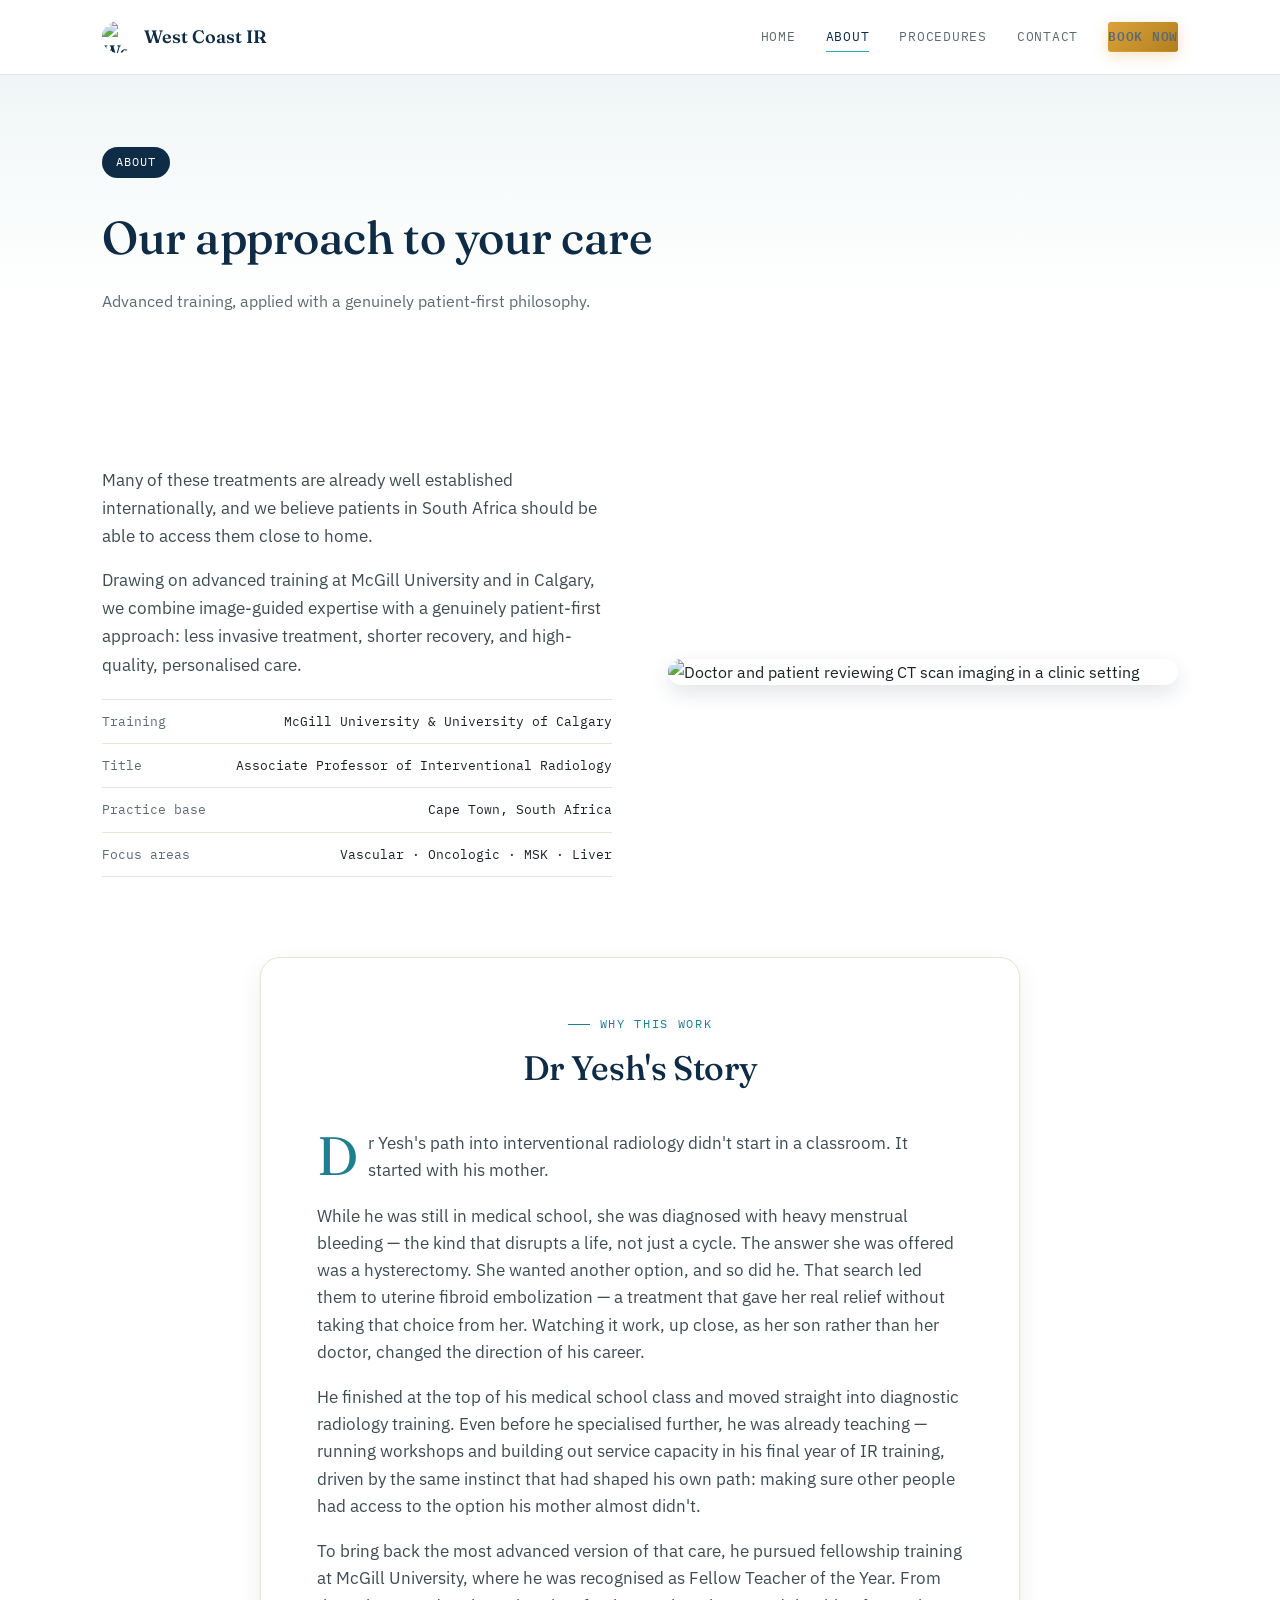
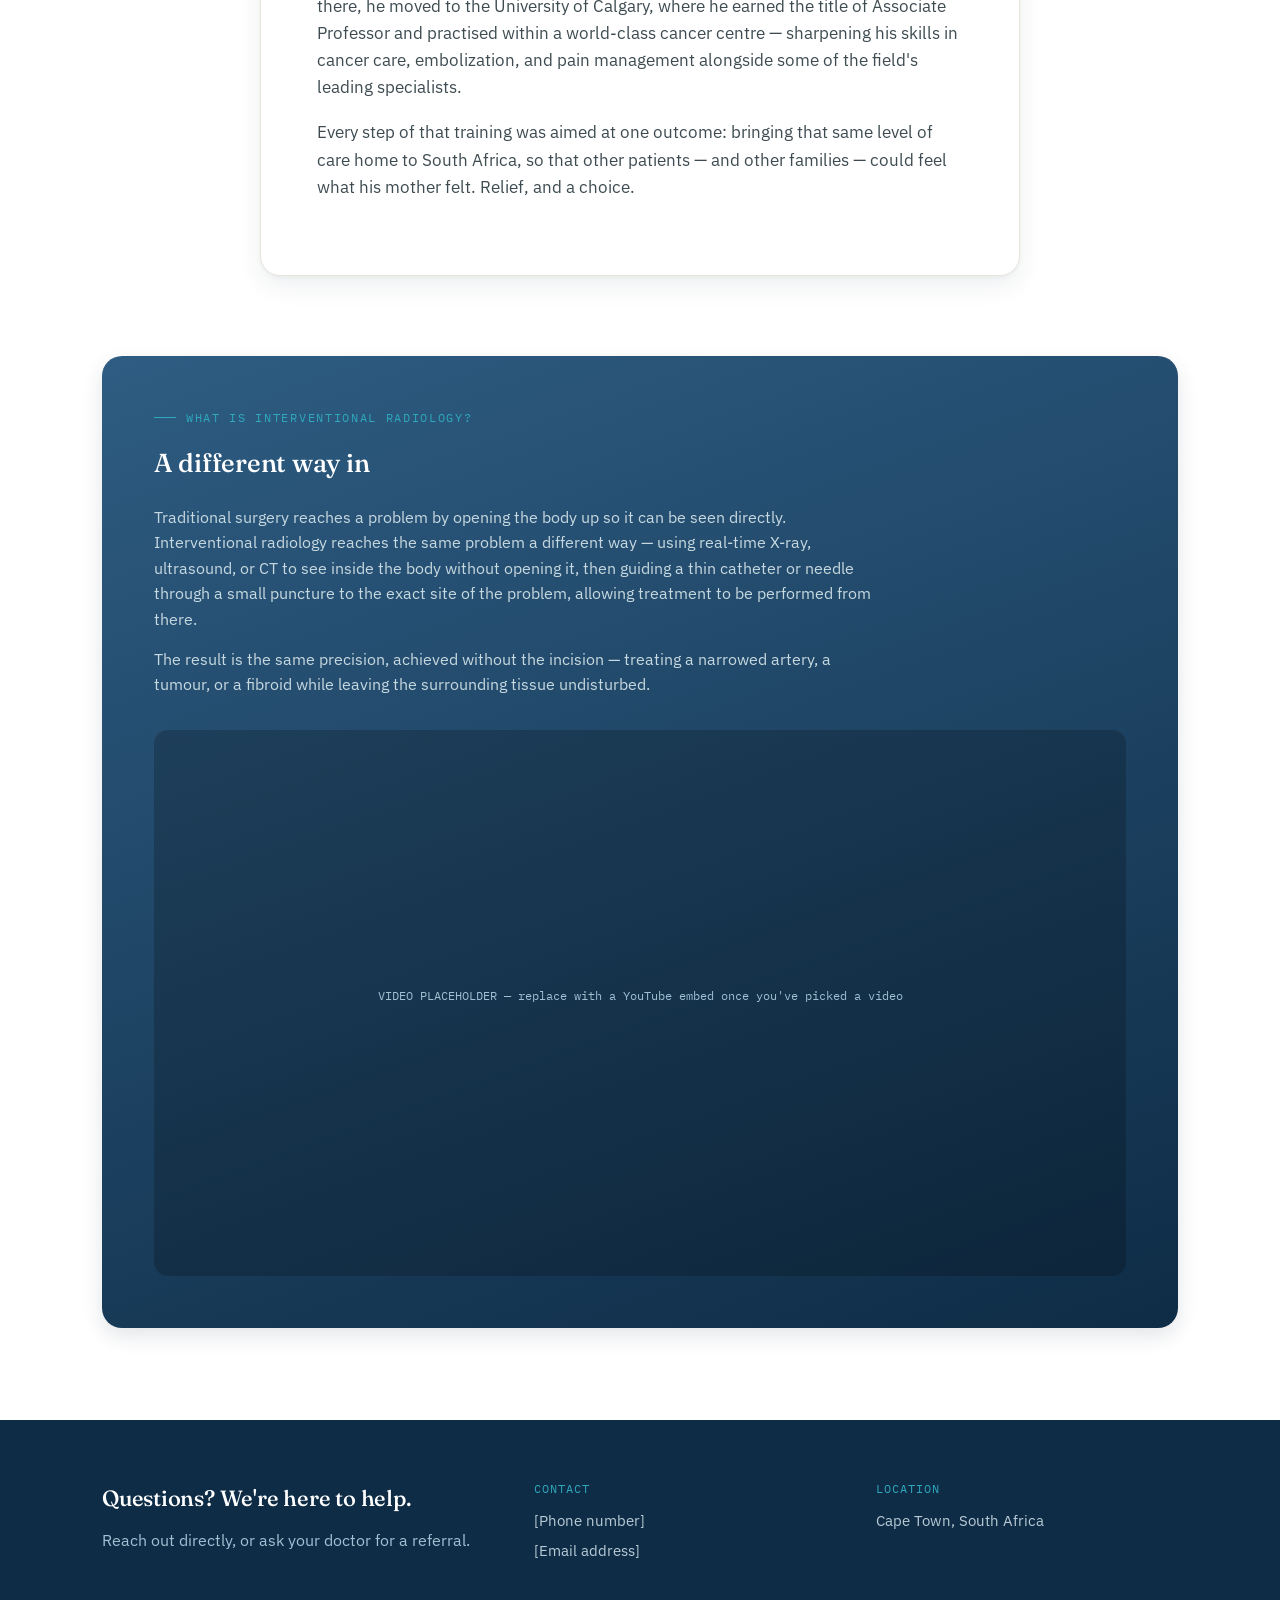
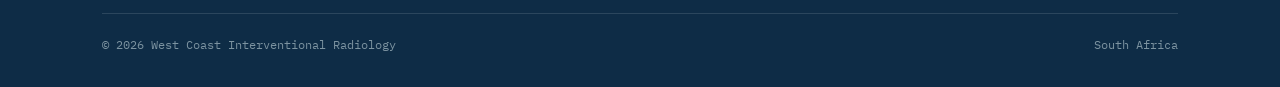
==== about.html @ 7663dfa1 "Add files via upload" ====
<!DOCTYPE html>
<html lang="en">
<head>
<meta charset="UTF-8">
<meta name="viewport" content="width=device-width, initial-scale=1.0">
<title>Our Approach | West Coast IR</title>
<meta name="description" content="Canadian-trained expertise in interventional radiology, bringing image-guided, minimally invasive treatment to patients across South Africa.">
<link rel="icon" href="icons/logo-mark.png">
<link rel="preconnect" href="https://fonts.googleapis.com">
<link rel="preconnect" href="https://fonts.gstatic.com" crossorigin>
<link href="https://fonts.googleapis.com/css2?family=Fraunces:opsz,wght@9..144,400;9..144,500;9..144,600&family=IBM+Plex+Sans:wght@400;500;600&family=IBM+Plex+Mono:wght@400;500&display=swap" rel="stylesheet">
<link rel="stylesheet" href="styles.css">
<style>
  .intro-grid{ display:grid; grid-template-columns:1fr 1fr; gap:56px; align-items:center; margin-bottom:80px; }
  @media (max-width:820px){ .intro-grid{ grid-template-columns:1fr; } }
  .intro-grid img{ border-radius:16px; box-shadow:var(--shadow-lift); }
  p.lead{ font-size:17px; color:#3E4C52; margin-bottom:16px; }
  .credentials{ font-family:'IBM Plex Mono', monospace; font-size:13px; border-top:1px solid var(--line); margin-top:20px; }
  .credentials div{ display:flex; justify-content:space-between; padding:11px 0; border-bottom:1px solid var(--line); gap:16px; }
  .credentials span:first-child{ color:#5C6B72; }

  .story{ max-width:760px; margin:0 auto; background:#fff; border-radius:20px; box-shadow:var(--shadow-card); padding:56px; border:1px solid var(--line); }
  @media (max-width:640px){ .story{ padding:32px 24px; } }
  .story .eyebrow{ justify-content:center; margin-bottom:6px; }
  .story h2{ text-align:center; font-size:clamp(26px,3.4vw,34px); margin-bottom:34px; color:var(--navy); }
  .story p{ font-size:16.5px; color:#3E4C52; margin-bottom:18px; }
  .story p:first-of-type::first-letter{ font-family:'Fraunces', serif; font-size:54px; line-height:0.75; float:left; margin:6px 10px 0 0; color:var(--teal-deep); }

  .explainer{ background:linear-gradient(160deg, var(--navy-light) 0%, var(--navy) 100%); color:#fff; border-radius:20px; padding:52px; margin-top:80px; box-shadow:var(--shadow-lift); }
  @media (max-width:600px){ .explainer{ padding:32px 24px; } }
  .explainer .eyebrow{ color:var(--teal); }
  .explainer h3{ font-size:26px; margin:14px 0 20px; color:#fff; }
  .explainer p{ font-size:15.5px; color:#C7D9E0; margin-bottom:14px; max-width:720px; }
  .video-embed{ margin-top:32px; border-radius:14px; overflow:hidden; position:relative; aspect-ratio:16/9; background:rgba(0,0,0,0.2); display:flex; align-items:center; justify-content:center; }
</style>
</head>
<body class="show-patient">

<nav>
  <div class="wrap">
    <a class="nav-brand" href="index.html"><span class="mark"><img src="icons/logo-mark.png" alt="West Coast IR logo"></span> West Coast IR</a>
    <button class="nav-toggle" onclick="document.querySelector('.nav-links').classList.toggle('open')">MENU</button>
    <div class="nav-links">
      <a href="index.html">Home</a>
      <a href="about.html" class="current">About</a>
      <a href="procedures.html">Procedures</a>
      <a href="contact.html">Contact</a>
      <a href="appointments.html" class="nav-cta">Book Now</a>
    </div>
  </div>
</nav>

<header class="page-hero">
  <div class="wrap">
    <span class="badge reveal">About</span>
    <h1 class="reveal">Our approach to your care</h1>
    <p class="reveal">Advanced training, applied with a genuinely patient-first philosophy.</p>
  </div>
</header>

<section>
  <div class="wrap">
    <div class="intro-grid">
      <div class="reveal">
        <p class="lead">Many of these treatments are already well established internationally, and we believe patients in South Africa should be able to access them close to home.</p>
        <p class="lead">Drawing on advanced training at McGill University and in Calgary, we combine image-guided expertise with a genuinely patient-first approach: less invasive treatment, shorter recovery, and high-quality, personalised care.</p>
        <div class="credentials">
          <div><span>Training</span><span>McGill University &amp; University of Calgary</span></div>
          <div><span>Title</span><span>Associate Professor of Interventional Radiology</span></div>
          <div><span>Practice base</span><span>Cape Town, South Africa</span></div>
          <div><span>Focus areas</span><span>Vascular · Oncologic · MSK · Liver</span></div>
        </div>
      </div>
      <img class="reveal" src="https://images.squarespace-cdn.com/content/v1/6a7a5961c467571fc6a3079b/ce07b322-4482-4926-8020-4e5bf16c9816/ChatGPT+Image+Aug+25%2C+2026%2C+05_19_00+PM.png" alt="Doctor and patient reviewing CT scan imaging in a clinic setting">
    </div>

    <div class="story reveal">
      <div class="eyebrow">Why This Work</div>
      <h2>Dr Yesh's Story</h2>
      <p>Dr Yesh's path into interventional radiology didn't start in a classroom. It started with his mother.</p>
      <p>While he was still in medical school, she was diagnosed with heavy menstrual bleeding — the kind that disrupts a life, not just a cycle. The answer she was offered was a hysterectomy. She wanted another option, and so did he. That search led them to uterine fibroid embolization — a treatment that gave her real relief without taking that choice from her. Watching it work, up close, as her son rather than her doctor, changed the direction of his career.</p>
      <p>He finished at the top of his medical school class and moved straight into diagnostic radiology training. Even before he specialised further, he was already teaching — running workshops and building out service capacity in his final year of IR training, driven by the same instinct that had shaped his own path: making sure other people had access to the option his mother almost didn't.</p>
      <p>To bring back the most advanced version of that care, he pursued fellowship training at McGill University, where he was recognised as Fellow Teacher of the Year. From there, he moved to the University of Calgary, where he earned the title of Associate Professor and practised within a world-class cancer centre — sharpening his skills in cancer care, embolization, and pain management alongside some of the field's leading specialists.</p>
      <p>Every step of that training was aimed at one outcome: bringing that same level of care home to South Africa, so that other patients — and other families — could feel what his mother felt. Relief, and a choice.</p>
    </div>

    <div class="explainer reveal">
      <div class="eyebrow">What Is Interventional Radiology?</div>
      <h3>A different way in</h3>
      <p>Traditional surgery reaches a problem by opening the body up so it can be seen directly. Interventional radiology reaches the same problem a different way — using real-time X-ray, ultrasound, or CT to see inside the body without opening it, then guiding a thin catheter or needle through a small puncture to the exact site of the problem, allowing treatment to be performed from there.</p>
      <p>The result is the same precision, achieved without the incision — treating a narrowed artery, a tumour, or a fibroid while leaving the surrounding tissue undisturbed.</p>
      <div class="video-embed">
        <p style="color:#9FC1D2; font-family:'IBM Plex Mono',monospace; font-size:12px; text-align:center; padding:0 20px;">VIDEO PLACEHOLDER — replace with a YouTube embed once you've picked a video</p>
      </div>
    </div>
  </div>
</section>

<footer>
  <div class="wrap">
    <div class="foot-grid">
      <div>
        <h3>Questions? We're here to help.</h3>
        <p style="color:#9FC1D2;">Reach out directly, or ask your doctor for a referral.</p>
      </div>
      <div class="foot-col">
        <div class="label">Contact</div>
        <div class="item">[Phone number]</div>
        <div class="item">[Email address]</div>
      </div>
      <div class="foot-col">
        <div class="label">Location</div>
        <div class="item">Cape Town, South Africa</div>
      </div>
    </div>
    <div class="foot-bottom">
      <span>© 2026 West Coast Interventional Radiology</span>
      <span>South Africa</span>
    </div>
  </div>
</footer>

<script>
  (function(){
    var els = document.querySelectorAll('.reveal, .reveal-group');
    var io = new IntersectionObserver(function(entries){
      entries.forEach(function(entry){
        if(entry.isIntersecting){ entry.target.classList.add('is-visible'); io.unobserve(entry.target); }
      });
    }, { threshold:0.1, rootMargin:'0px 0px -40px 0px' });
    els.forEach(function(el){ io.observe(el); });
  })();
</script>
</body>
</html>
---- styles.css ----
:root{
  --ink:#1B2226;
  --paper:#FFFFFF;
  --paper-2:#F7F6F1;
  --navy:#0E2C46;
  --navy-light:#2E5C82;
  --teal:#2FA8BC;
  --teal-deep:#1F7E90;
  --gold:#D9A23B;
  --gold-deep:#B37F1F;
  --line:#E7E4DA;
  --shadow-card:0 2px 4px rgba(20,40,60,0.04), 0 10px 26px rgba(20,40,60,0.07);
  --shadow-lift:0 8px 20px rgba(20,40,60,0.12);
  --max:1140px;
}
*{box-sizing:border-box; margin:0; padding:0;}
html{scroll-behavior:smooth;}
body{
  background:var(--paper);
  color:var(--ink);
  font-family:'IBM Plex Sans', sans-serif;
  font-size:16px;
  line-height:1.65;
  -webkit-font-smoothing:antialiased;
}
a{color:inherit;}
img{max-width:100%; display:block;}
.wrap{max-width:var(--max); margin:0 auto; padding:0 32px;}
.eyebrow{ font-family:'IBM Plex Mono', monospace; font-size:12px; letter-spacing:0.14em; text-transform:uppercase; display:flex; align-items:center; gap:10px; color:var(--teal-deep); }
.eyebrow::before{ content:""; width:22px; height:1px; background:currentColor; display:inline-block; }
h1,h2,h3,h4{ font-family:'Fraunces', serif; font-weight:500; letter-spacing:-0.01em; }
:focus-visible{ outline:2px solid var(--gold); outline-offset:3px; }
@media (prefers-reduced-motion: reduce){ *{animation:none !important; transition:none !important;} }

.reveal{ opacity:0; transform:translateY(24px); transition:opacity 0.7s cubic-bezier(.16,1,.3,1), transform 0.7s cubic-bezier(.16,1,.3,1); }
.reveal.is-visible{ opacity:1; transform:translateY(0); }
.reveal-group > *{ opacity:0; transform:translateY(24px); transition:opacity 0.7s cubic-bezier(.16,1,.3,1), transform 0.7s cubic-bezier(.16,1,.3,1); }
.reveal-group.is-visible > *{ opacity:1; transform:translateY(0); }
.reveal-group.is-visible > *:nth-child(1){transition-delay:0s;} .reveal-group.is-visible > *:nth-child(2){transition-delay:.08s;}
.reveal-group.is-visible > *:nth-child(3){transition-delay:.16s;} .reveal-group.is-visible > *:nth-child(4){transition-delay:.24s;}
.reveal-group.is-visible > *:nth-child(5){transition-delay:.32s;} .reveal-group.is-visible > *:nth-child(6){transition-delay:.4s;}
.reveal-group.is-visible > *:nth-child(7){transition-delay:.48s;}

/* NAV */
nav{ position:sticky; top:0; z-index:50; background:rgba(255,255,255,0.92); backdrop-filter:blur(10px); border-bottom:1px solid var(--line); }
nav .wrap{ display:flex; align-items:center; justify-content:space-between; height:74px; }
.nav-brand{ font-family:'Fraunces', serif; font-weight:600; color:var(--navy); font-size:18px; text-decoration:none; display:flex; align-items:center; gap:10px; }
.nav-brand .mark{ width:32px; height:32px; border-radius:50%; overflow:hidden; }
.nav-brand .mark img{ width:100%; height:100%; object-fit:cover; }
.nav-links{ display:flex; align-items:center; gap:30px; font-family:'IBM Plex Mono', monospace; font-size:12.5px; letter-spacing:0.06em; text-transform:uppercase; }
.nav-links a{ color:#5C6B72; text-decoration:none; padding:4px 0; border-bottom:1px solid transparent; transition:color .2s, border-color .2s; }
.nav-links a:hover, .nav-links a.current{ color:var(--navy); border-color:var(--teal); }
.nav-cta{ background:linear-gradient(135deg, var(--gold) 0%, var(--gold-deep) 100%); color:#fff; padding:10px 18px; border-radius:3px; font-weight:600; box-shadow:0 4px 14px rgba(217,162,59,0.3); }
.nav-cta:hover{ filter:brightness(1.06); border-color:transparent !important; }
.nav-toggle{ display:none; background:none; border:1px solid var(--line); color:var(--navy); padding:8px 12px; border-radius:4px; font-family:'IBM Plex Mono',monospace; font-size:12px; cursor:pointer; }
@media (max-width:860px){
  .nav-links{ position:absolute; top:74px; left:0; right:0; background:#fff; flex-direction:column; align-items:flex-start; gap:0; border-bottom:1px solid var(--line); display:none; }
  .nav-links.open{ display:flex; }
  .nav-links a{ width:100%; padding:16px 32px; border-bottom:1px solid var(--line); }
  .nav-toggle{ display:block; }
}

/* AUDIENCE BAR */
body:not(.show-clinician) .aud-clinician{ display:none; }
body:not(.show-patient) .aud-patient{ display:none; }
.audience-bar{ background:var(--paper-2); border-bottom:1px solid var(--line); padding:11px 0; }
.audience-bar .wrap{ display:flex; align-items:center; gap:14px; justify-content:center; }
.audience-bar .label{ font-family:'IBM Plex Mono', monospace; font-size:11.5px; color:#5C6B72; letter-spacing:0.05em; }
.audience-toggle{ display:inline-flex; background:#fff; border:1px solid var(--line); border-radius:999px; padding:3px; }
.audience-toggle button{ font-family:'IBM Plex Mono', monospace; font-size:12px; letter-spacing:0.04em; padding:7px 16px; border:none; border-radius:999px; background:transparent; color:#5C6B72; cursor:pointer; transition:background .2s, color .2s; }
.audience-toggle button.active{ background:linear-gradient(135deg, var(--teal), var(--teal-deep)); color:#fff; }

/* PAGE HERO (inner pages) */
.page-hero{ background:linear-gradient(180deg, #F0F6F7 0%, var(--paper) 75%); padding:72px 0 60px; }
.page-hero .badge{ display:inline-block; background:var(--navy); color:#fff; font-family:'IBM Plex Mono', monospace; font-size:11.5px; letter-spacing:0.08em; text-transform:uppercase; padding:6px 14px; border-radius:999px; margin-bottom:18px; }
.page-hero h1{ font-size:clamp(30px,4.4vw,46px); margin:4px 0 12px; max-width:700px; color:var(--navy); }
.page-hero p{ font-size:16px; color:#5C6B72; max-width:560px; }

.btn{ display:inline-block; font-family:'IBM Plex Mono', monospace; font-size:13px; letter-spacing:0.05em; text-decoration:none; padding:14px 24px; border-radius:3px; transition:transform .15s ease, filter .2s ease; }
.btn:hover{ transform:translateY(-1px); }
.btn-primary{ background:linear-gradient(135deg, var(--gold) 0%, var(--gold-deep) 100%); color:#fff; box-shadow:0 6px 18px rgba(217,162,59,0.28); }
.btn-primary:hover{ filter:brightness(1.06); }
.btn-ghost{ border:1px solid var(--navy); color:var(--navy); }
.btn-ghost:hover{ background:rgba(46,92,130,0.06); }

section{ padding:92px 0; }
.section-head{ max-width:620px; margin-bottom:48px; }
.section-head h2{ font-size:clamp(28px,3.6vw,38px); margin-top:16px; color:var(--navy); }
.section-head p{ color:#5C6B72; margin-top:14px; font-size:16px; }

.card{ background:#fff; border-radius:16px; box-shadow:var(--shadow-card); border:1px solid var(--line); transition:box-shadow .25s ease, transform .25s ease; }
.card:hover{ box-shadow:var(--shadow-lift); transform:translateY(-3px); }

.icon-ring{ width:60px; height:60px; border-radius:50%; overflow:hidden; }
.icon-ring img{ width:100%; height:100%; object-fit:cover; transform:scale(1.08); }
.icon-ring.large{ width:100px; height:100px; }

footer{ background:var(--navy); color:#B9CBD6; padding:60px 0 32px; }
.foot-grid{ display:grid; grid-template-columns:1.3fr 1fr 1fr; gap:40px; margin-bottom:44px; }
@media (max-width:720px){ .foot-grid{ grid-template-columns:1fr; gap:28px; } }
footer h3{ color:#fff; font-size:22px; margin-bottom:10px; }
.foot-col .label{ font-family:'IBM Plex Mono', monospace; font-size:11.5px; letter-spacing:0.08em; text-transform:uppercase; color:var(--teal); margin-bottom:10px; }
.foot-col div.item{ font-size:14.5px; margin-bottom:6px; }
.foot-bottom{ border-top:1px solid rgba(255,255,255,0.12); padding-top:22px; font-family:'IBM Plex Mono', monospace; font-size:11.5px; color:#7C93A0; display:flex; justify-content:space-between; flex-wrap:wrap; gap:8px; }
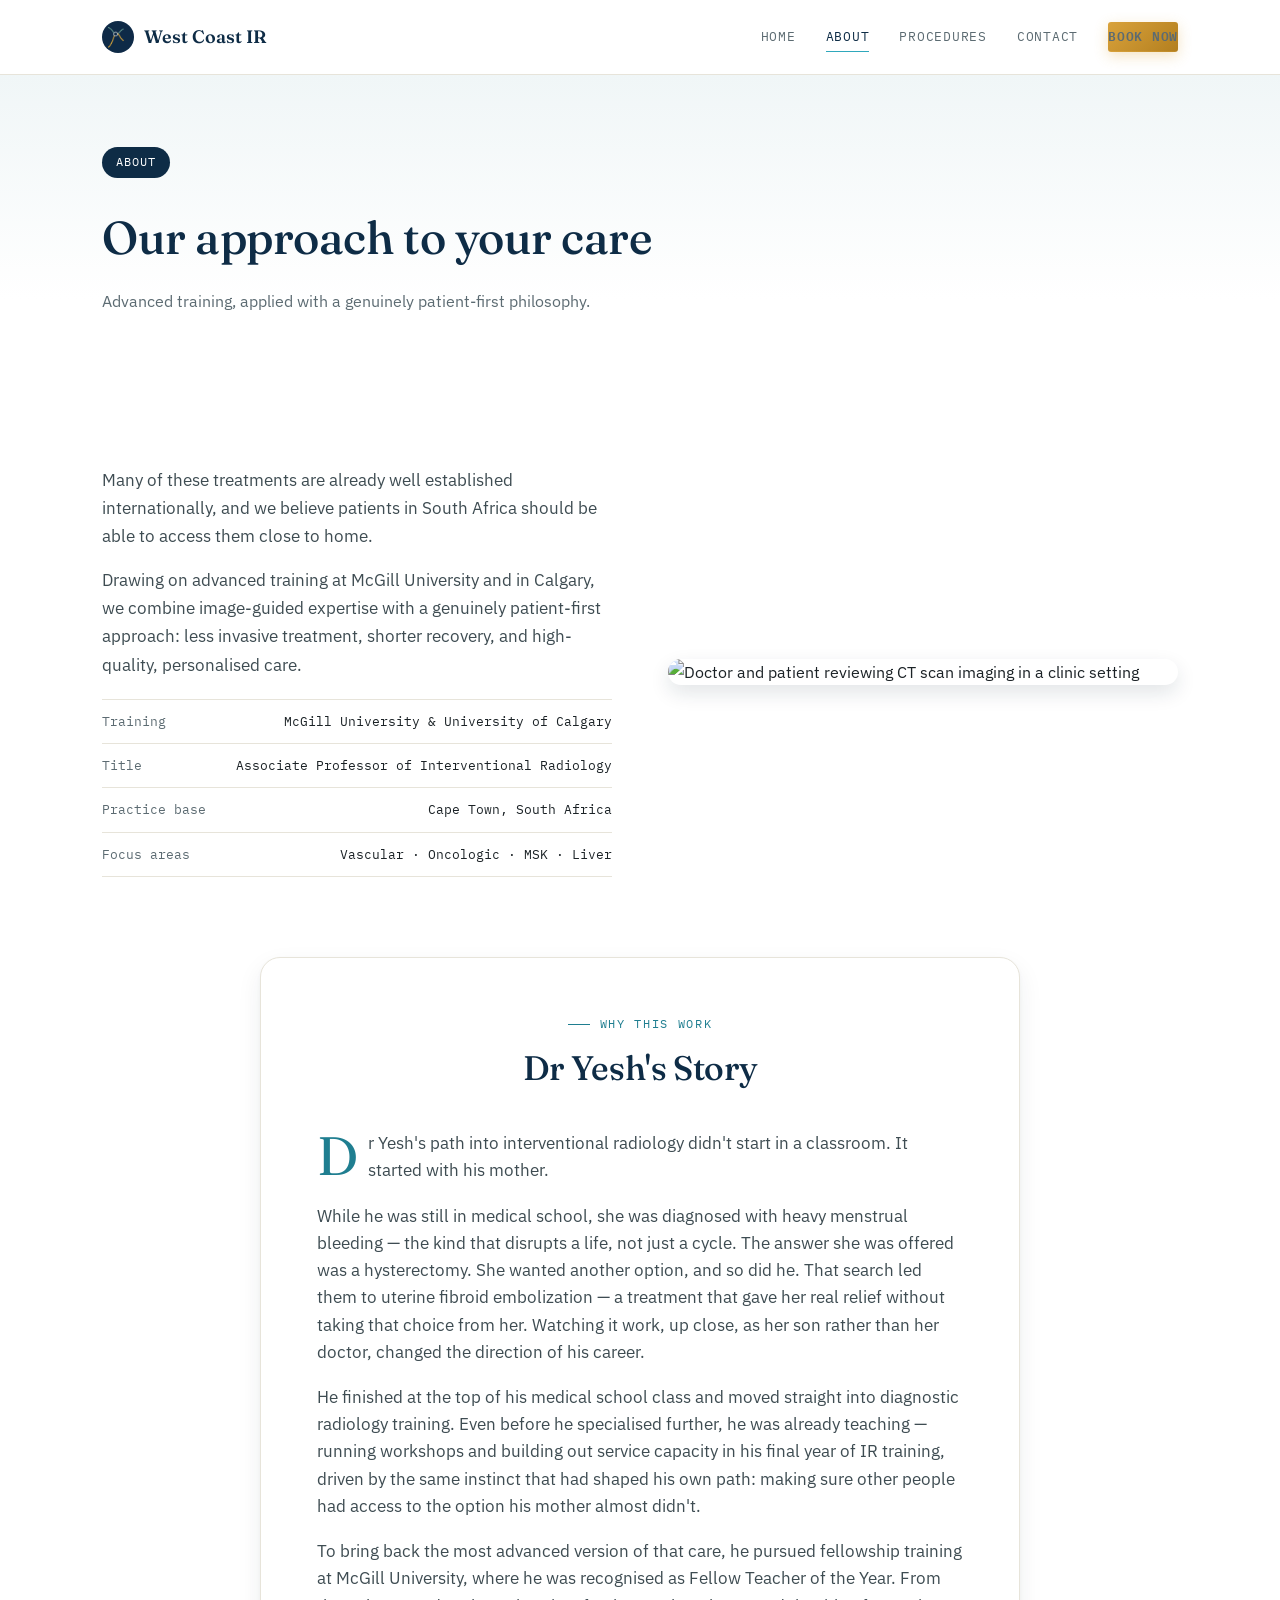
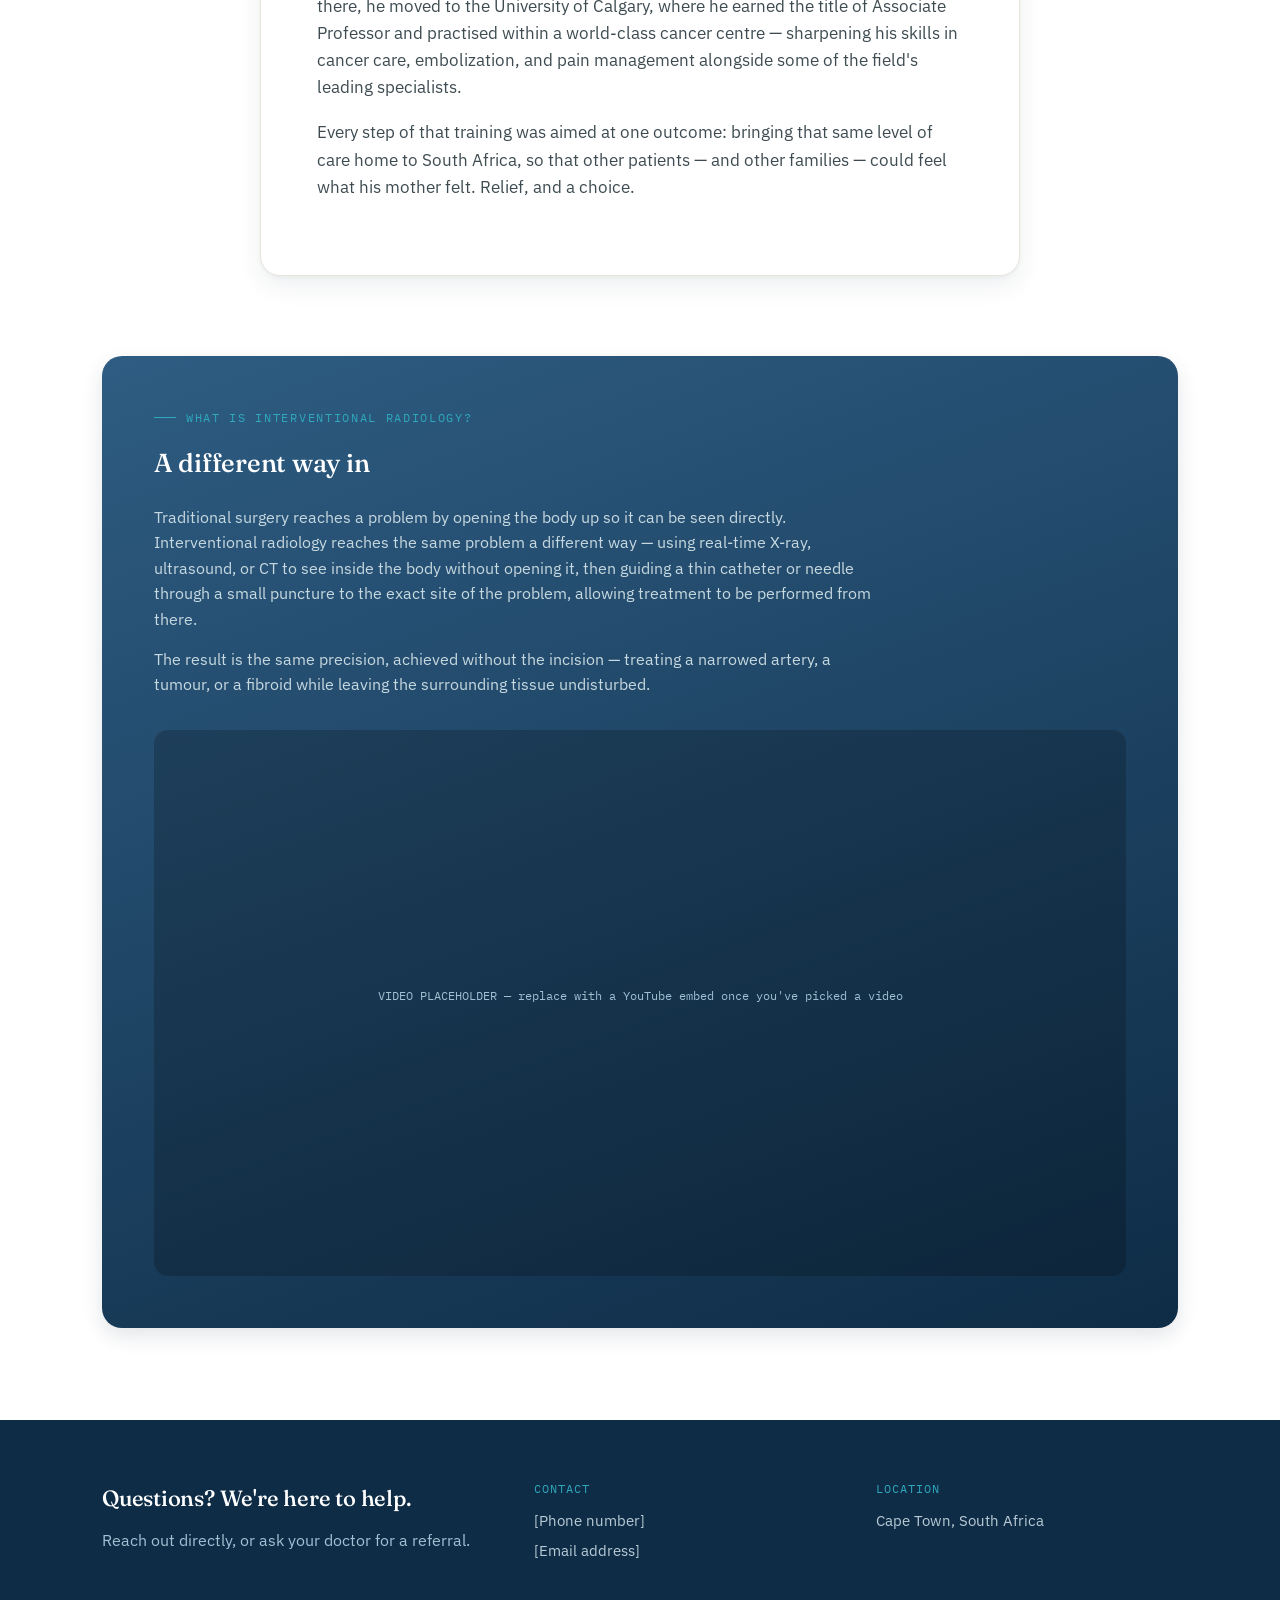
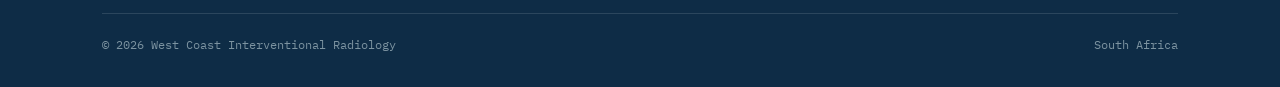
==== commit ae5b1b23: "Add files via upload" ====
--- a/about.html
+++ b/about.html
@@ -5,7 +5,7 @@
 <meta name="viewport" content="width=device-width, initial-scale=1.0">
 <title>Our Approach | West Coast IR</title>
 <meta name="description" content="Canadian-trained expertise in interventional radiology, bringing image-guided, minimally invasive treatment to patients across South Africa.">
-<link rel="icon" href="icons/logo-mark.png">
+<link rel="icon" href="logo-mark.png">
 <link rel="preconnect" href="https://fonts.googleapis.com">
 <link rel="preconnect" href="https://fonts.gstatic.com" crossorigin>
 <link href="https://fonts.googleapis.com/css2?family=Fraunces:opsz,wght@9..144,400;9..144,500;9..144,600&family=IBM+Plex+Sans:wght@400;500;600&family=IBM+Plex+Mono:wght@400;500&display=swap" rel="stylesheet">
@@ -38,7 +38,7 @@
 
 <nav>
   <div class="wrap">
-    <a class="nav-brand" href="index.html"><span class="mark"><img src="icons/logo-mark.png" alt="West Coast IR logo"></span> West Coast IR</a>
+    <a class="nav-brand" href="index.html"><span class="mark"><img src="logo-mark.png" alt="West Coast IR logo"></span> West Coast IR</a>
     <button class="nav-toggle" onclick="document.querySelector('.nav-links').classList.toggle('open')">MENU</button>
     <div class="nav-links">
       <a href="index.html">Home</a>
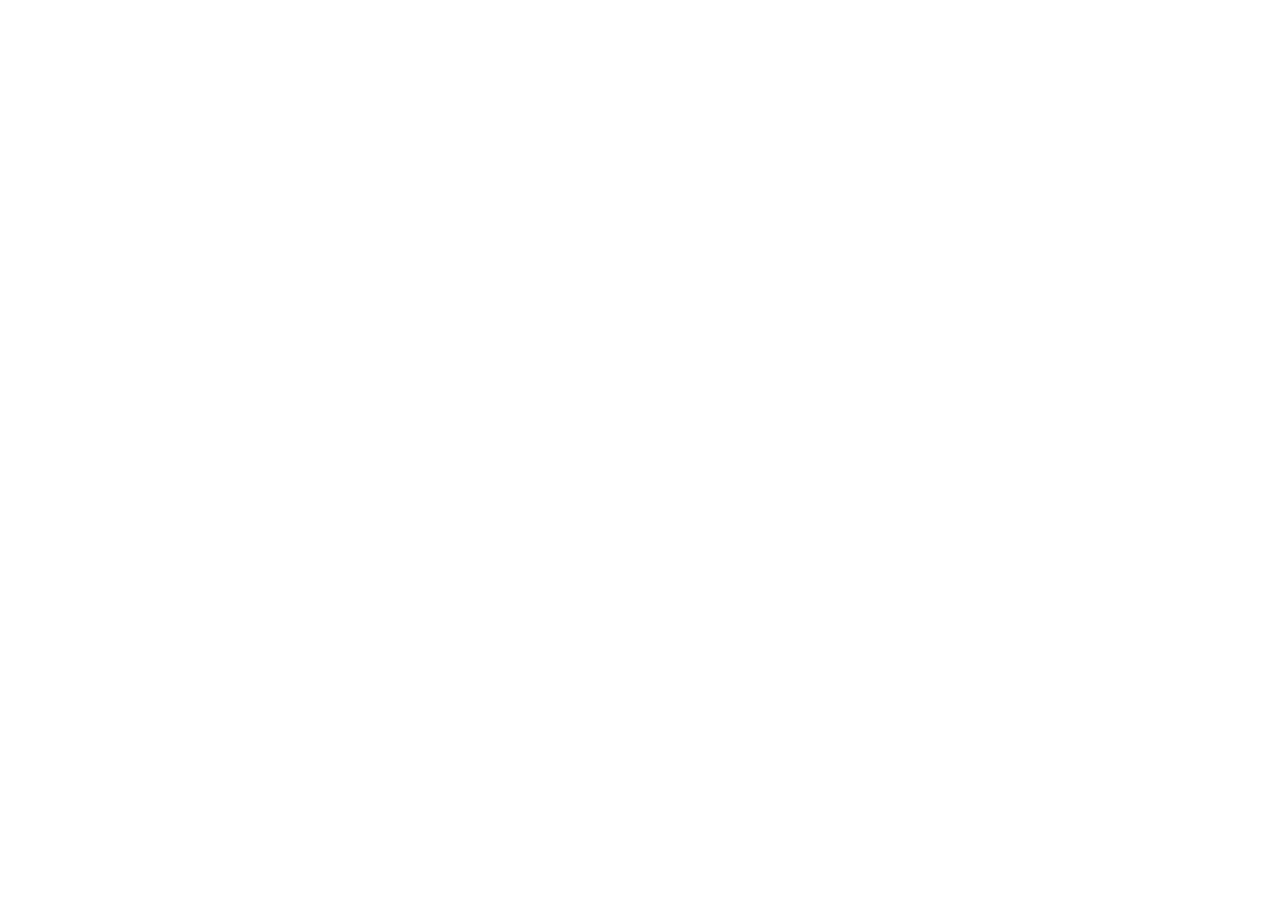
==== commit eba19c6b: "Update about.html" ====
--- a/about.html
+++ b/about.html
@@ -27,109 +27,4 @@
   .story p:first-of-type::first-letter{ font-family:'Fraunces', serif; font-size:54px; line-height:0.75; float:left; margin:6px 10px 0 0; color:var(--teal-deep); }
 
   .explainer{ background:linear-gradient(160deg, var(--navy-light) 0%, var(--navy) 100%); color:#fff; border-radius:20px; padding:52px; margin-top:80px; box-shadow:var(--shadow-lift); }
-  @media (max-width:600px){ .explainer{ padding:32px 24px; } }
-  .explainer .eyebrow{ color:var(--teal); }
-  .explainer h3{ font-size:26px; margin:14px 0 20px; color:#fff; }
-  .explainer p{ font-size:15.5px; color:#C7D9E0; margin-bottom:14px; max-width:720px; }
-  .video-embed{ margin-top:32px; border-radius:14px; overflow:hidden; position:relative; aspect-ratio:16/9; background:rgba(0,0,0,0.2); display:flex; align-items:center; justify-content:center; }
-</style>
-</head>
-<body class="show-patient">
-
-<nav>
-  <div class="wrap">
-    <a class="nav-brand" href="index.html"><span class="mark"><img src="logo-mark.png" alt="West Coast IR logo"></span> West Coast IR</a>
-    <button class="nav-toggle" onclick="document.querySelector('.nav-links').classList.toggle('open')">MENU</button>
-    <div class="nav-links">
-      <a href="index.html">Home</a>
-      <a href="about.html" class="current">About</a>
-      <a href="procedures.html">Procedures</a>
-      <a href="contact.html">Contact</a>
-      <a href="appointments.html" class="nav-cta">Book Now</a>
-    </div>
-  </div>
-</nav>
-
-<header class="page-hero">
-  <div class="wrap">
-    <span class="badge reveal">About</span>
-    <h1 class="reveal">Our approach to your care</h1>
-    <p class="reveal">Advanced training, applied with a genuinely patient-first philosophy.</p>
-  </div>
-</header>
-
-<section>
-  <div class="wrap">
-    <div class="intro-grid">
-      <div class="reveal">
-        <p class="lead">Many of these treatments are already well established internationally, and we believe patients in South Africa should be able to access them close to home.</p>
-        <p class="lead">Drawing on advanced training at McGill University and in Calgary, we combine image-guided expertise with a genuinely patient-first approach: less invasive treatment, shorter recovery, and high-quality, personalised care.</p>
-        <div class="credentials">
-          <div><span>Training</span><span>McGill University &amp; University of Calgary</span></div>
-          <div><span>Title</span><span>Associate Professor of Interventional Radiology</span></div>
-          <div><span>Practice base</span><span>Cape Town, South Africa</span></div>
-          <div><span>Focus areas</span><span>Vascular · Oncologic · MSK · Liver</span></div>
-        </div>
-      </div>
-      <img class="reveal" src="https://images.squarespace-cdn.com/content/v1/6a7a5961c467571fc6a3079b/ce07b322-4482-4926-8020-4e5bf16c9816/ChatGPT+Image+Aug+25%2C+2026%2C+05_19_00+PM.png" alt="Doctor and patient reviewing CT scan imaging in a clinic setting">
-    </div>
-
-    <div class="story reveal">
-      <div class="eyebrow">Why This Work</div>
-      <h2>Dr Yesh's Story</h2>
-      <p>Dr Yesh's path into interventional radiology didn't start in a classroom. It started with his mother.</p>
-      <p>While he was still in medical school, she was diagnosed with heavy menstrual bleeding — the kind that disrupts a life, not just a cycle. The answer she was offered was a hysterectomy. She wanted another option, and so did he. That search led them to uterine fibroid embolization — a treatment that gave her real relief without taking that choice from her. Watching it work, up close, as her son rather than her doctor, changed the direction of his career.</p>
-      <p>He finished at the top of his medical school class and moved straight into diagnostic radiology training. Even before he specialised further, he was already teaching — running workshops and building out service capacity in his final year of IR training, driven by the same instinct that had shaped his own path: making sure other people had access to the option his mother almost didn't.</p>
-      <p>To bring back the most advanced version of that care, he pursued fellowship training at McGill University, where he was recognised as Fellow Teacher of the Year. From there, he moved to the University of Calgary, where he earned the title of Associate Professor and practised within a world-class cancer centre — sharpening his skills in cancer care, embolization, and pain management alongside some of the field's leading specialists.</p>
-      <p>Every step of that training was aimed at one outcome: bringing that same level of care home to South Africa, so that other patients — and other families — could feel what his mother felt. Relief, and a choice.</p>
-    </div>
-
-    <div class="explainer reveal">
-      <div class="eyebrow">What Is Interventional Radiology?</div>
-      <h3>A different way in</h3>
-      <p>Traditional surgery reaches a problem by opening the body up so it can be seen directly. Interventional radiology reaches the same problem a different way — using real-time X-ray, ultrasound, or CT to see inside the body without opening it, then guiding a thin catheter or needle through a small puncture to the exact site of the problem, allowing treatment to be performed from there.</p>
-      <p>The result is the same precision, achieved without the incision — treating a narrowed artery, a tumour, or a fibroid while leaving the surrounding tissue undisturbed.</p>
-      <div class="video-embed">
-        <p style="color:#9FC1D2; font-family:'IBM Plex Mono',monospace; font-size:12px; text-align:center; padding:0 20px;">VIDEO PLACEHOLDER — replace with a YouTube embed once you've picked a video</p>
-      </div>
-    </div>
-  </div>
-</section>
-
-<footer>
-  <div class="wrap">
-    <div class="foot-grid">
-      <div>
-        <h3>Questions? We're here to help.</h3>
-        <p style="color:#9FC1D2;">Reach out directly, or ask your doctor for a referral.</p>
-      </div>
-      <div class="foot-col">
-        <div class="label">Contact</div>
-        <div class="item">[Phone number]</div>
-        <div class="item">[Email address]</div>
-      </div>
-      <div class="foot-col">
-        <div class="label">Location</div>
-        <div class="item">Cape Town, South Africa</div>
-      </div>
-    </div>
-    <div class="foot-bottom">
-      <span>© 2026 West Coast Interventional Radiology</span>
-      <span>South Africa</span>
-    </div>
-  </div>
-</footer>
-
-<script>
-  (function(){
-    var els = document.querySelectorAll('.reveal, .reveal-group');
-    var io = new IntersectionObserver(function(entries){
-      entries.forEach(function(entry){
-        if(entry.isIntersecting){ entry.target.classList.add('is-visible'); io.unobserve(entry.target); }
-      });
-    }, { threshold:0.1, rootMargin:'0px 0px -40px 0px' });
-    els.forEach(function(el){ io.observe(el); });
-  })();
-</script>
-</body>
-</html>
+  @media (max-width:600px){ .explainer{
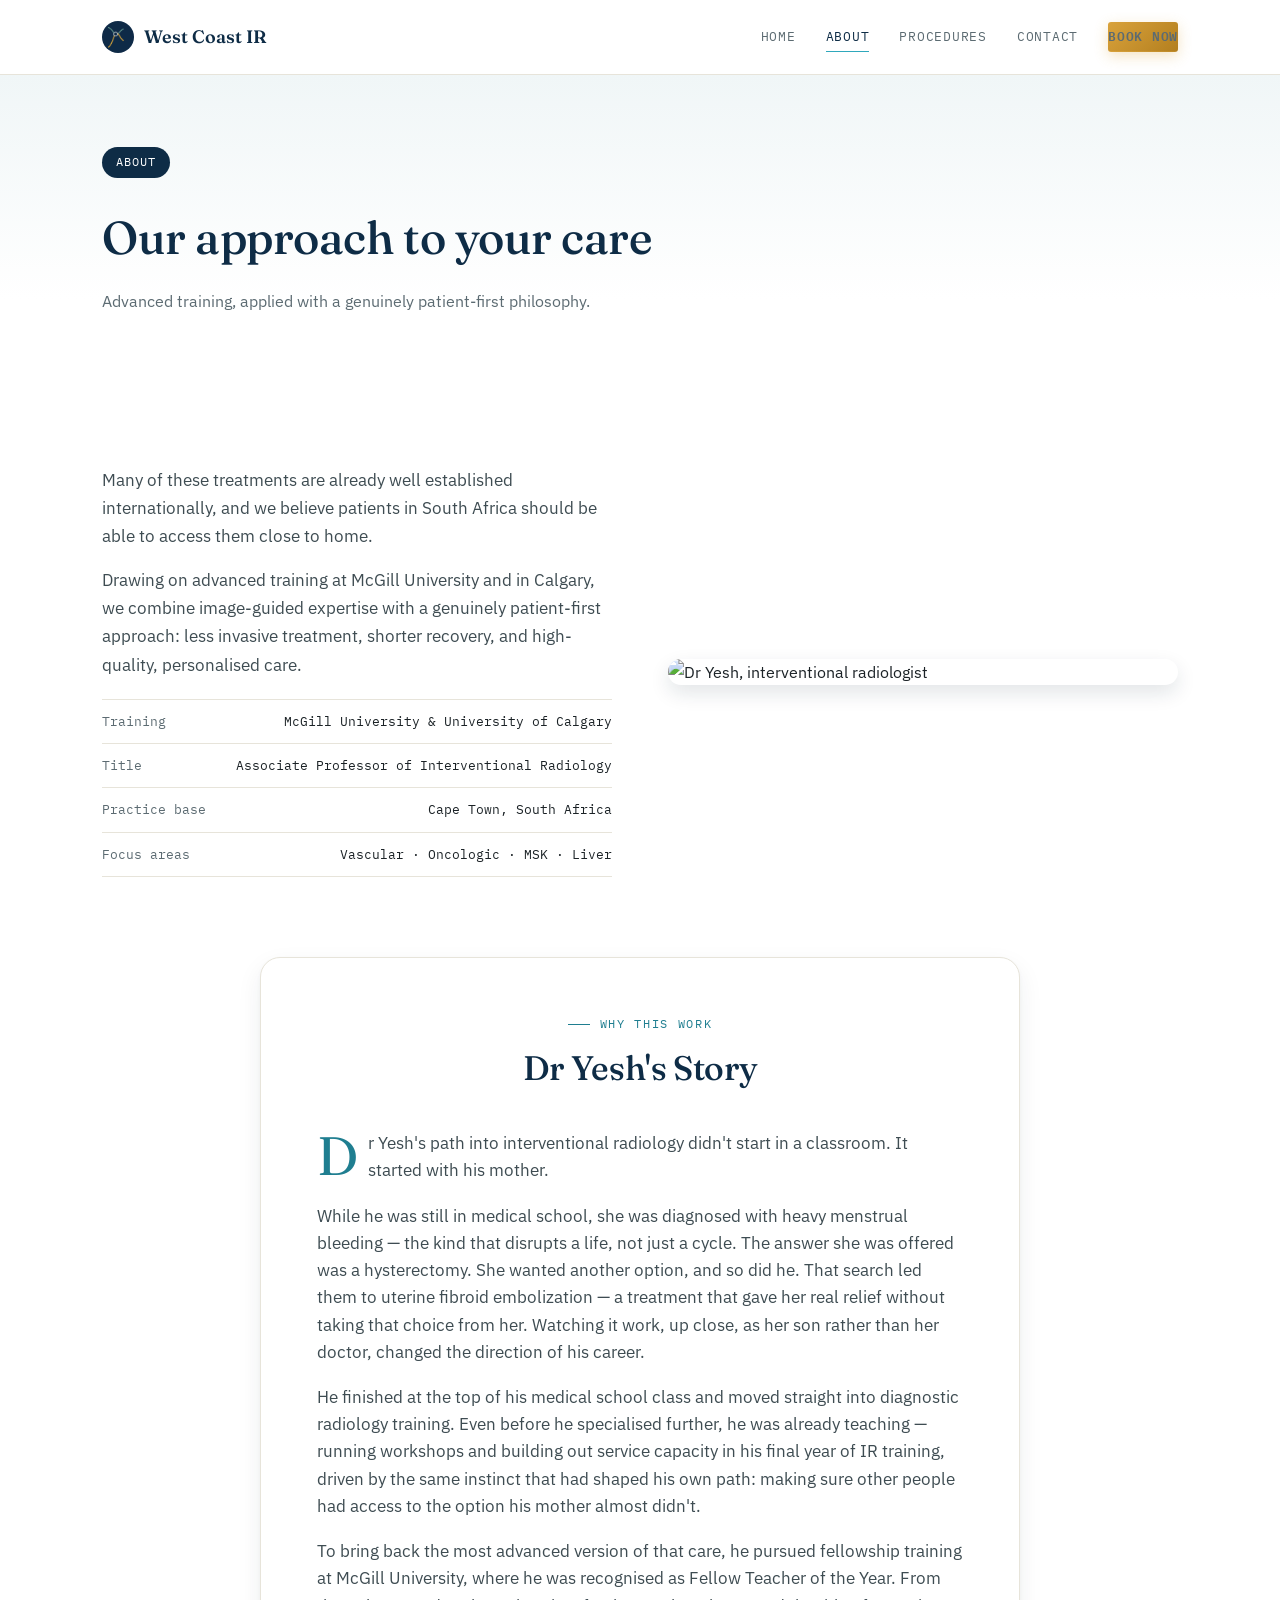
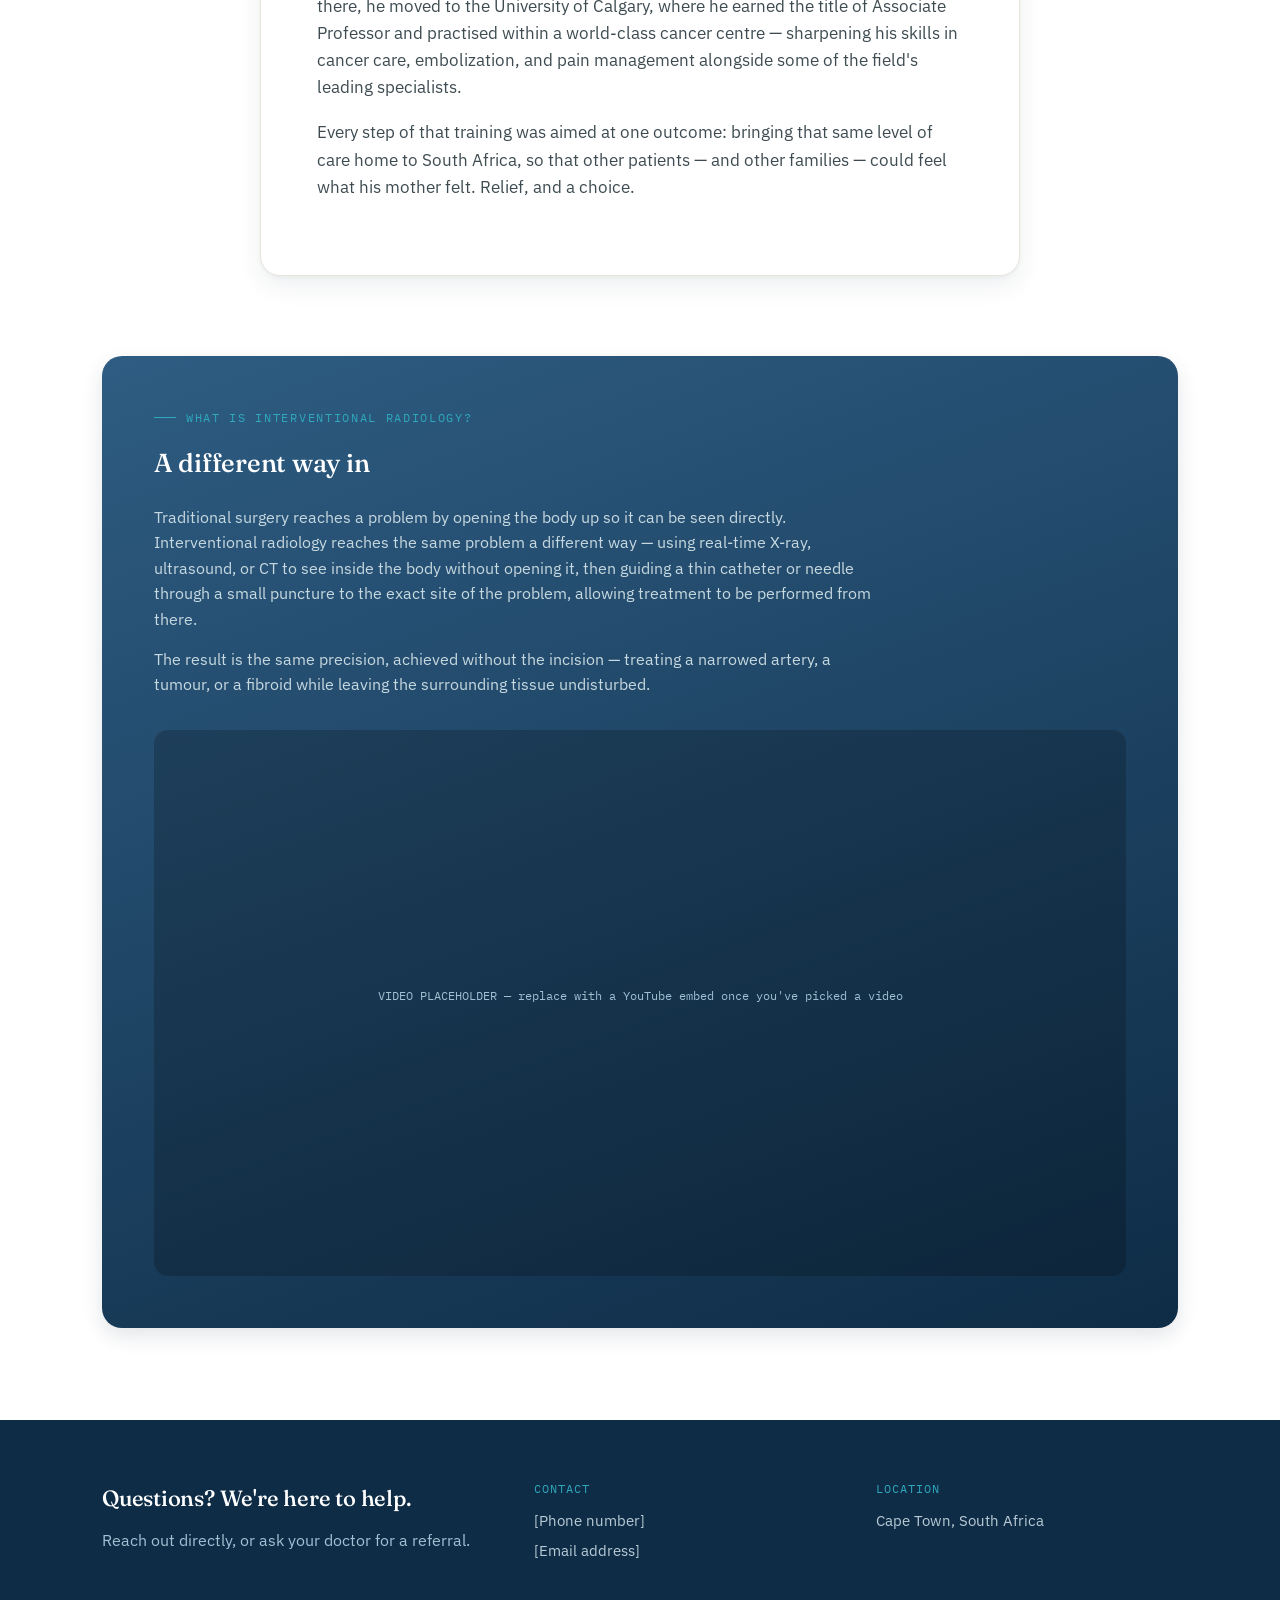
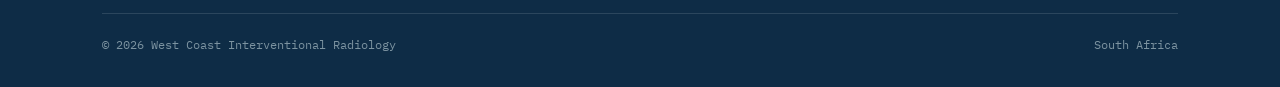
==== commit cab7284b: "Add files via upload" ====
--- a/about.html
+++ b/about.html
@@ -27,4 +27,109 @@
   .story p:first-of-type::first-letter{ font-family:'Fraunces', serif; font-size:54px; line-height:0.75; float:left; margin:6px 10px 0 0; color:var(--teal-deep); }
 
   .explainer{ background:linear-gradient(160deg, var(--navy-light) 0%, var(--navy) 100%); color:#fff; border-radius:20px; padding:52px; margin-top:80px; box-shadow:var(--shadow-lift); }
-  @media (max-width:600px){ .explainer{
+  @media (max-width:600px){ .explainer{ padding:32px 24px; } }
+  .explainer .eyebrow{ color:var(--teal); }
+  .explainer h3{ font-size:26px; margin:14px 0 20px; color:#fff; }
+  .explainer p{ font-size:15.5px; color:#C7D9E0; margin-bottom:14px; max-width:720px; }
+  .video-embed{ margin-top:32px; border-radius:14px; overflow:hidden; position:relative; aspect-ratio:16/9; background:rgba(0,0,0,0.2); display:flex; align-items:center; justify-content:center; }
+</style>
+</head>
+<body class="show-patient">
+
+<nav>
+  <div class="wrap">
+    <a class="nav-brand" href="index.html"><span class="mark"><img src="logo-mark.png" alt="West Coast IR logo"></span> West Coast IR</a>
+    <button class="nav-toggle" onclick="document.querySelector('.nav-links').classList.toggle('open')">MENU</button>
+    <div class="nav-links">
+      <a href="index.html">Home</a>
+      <a href="about.html" class="current">About</a>
+      <a href="procedures.html">Procedures</a>
+      <a href="contact.html">Contact</a>
+      <a href="appointments.html" class="nav-cta">Book Now</a>
+    </div>
+  </div>
+</nav>
+
+<header class="page-hero">
+  <div class="wrap">
+    <span class="badge reveal">About</span>
+    <h1 class="reveal">Our approach to your care</h1>
+    <p class="reveal">Advanced training, applied with a genuinely patient-first philosophy.</p>
+  </div>
+</header>
+
+<section>
+  <div class="wrap">
+    <div class="intro-grid">
+      <div class="reveal">
+        <p class="lead">Many of these treatments are already well established internationally, and we believe patients in South Africa should be able to access them close to home.</p>
+        <p class="lead">Drawing on advanced training at McGill University and in Calgary, we combine image-guided expertise with a genuinely patient-first approach: less invasive treatment, shorter recovery, and high-quality, personalised care.</p>
+        <div class="credentials">
+          <div><span>Training</span><span>McGill University &amp; University of Calgary</span></div>
+          <div><span>Title</span><span>Associate Professor of Interventional Radiology</span></div>
+          <div><span>Practice base</span><span>Cape Town, South Africa</span></div>
+          <div><span>Focus areas</span><span>Vascular · Oncologic · MSK · Liver</span></div>
+        </div>
+      </div>
+      <img class="reveal" src="headshot(1).jpg" alt="Dr Yesh, interventional radiologist">
+    </div>
+
+    <div class="story reveal">
+      <div class="eyebrow">Why This Work</div>
+      <h2>Dr Yesh's Story</h2>
+      <p>Dr Yesh's path into interventional radiology didn't start in a classroom. It started with his mother.</p>
+      <p>While he was still in medical school, she was diagnosed with heavy menstrual bleeding — the kind that disrupts a life, not just a cycle. The answer she was offered was a hysterectomy. She wanted another option, and so did he. That search led them to uterine fibroid embolization — a treatment that gave her real relief without taking that choice from her. Watching it work, up close, as her son rather than her doctor, changed the direction of his career.</p>
+      <p>He finished at the top of his medical school class and moved straight into diagnostic radiology training. Even before he specialised further, he was already teaching — running workshops and building out service capacity in his final year of IR training, driven by the same instinct that had shaped his own path: making sure other people had access to the option his mother almost didn't.</p>
+      <p>To bring back the most advanced version of that care, he pursued fellowship training at McGill University, where he was recognised as Fellow Teacher of the Year. From there, he moved to the University of Calgary, where he earned the title of Associate Professor and practised within a world-class cancer centre — sharpening his skills in cancer care, embolization, and pain management alongside some of the field's leading specialists.</p>
+      <p>Every step of that training was aimed at one outcome: bringing that same level of care home to South Africa, so that other patients — and other families — could feel what his mother felt. Relief, and a choice.</p>
+    </div>
+
+    <div class="explainer reveal">
+      <div class="eyebrow">What Is Interventional Radiology?</div>
+      <h3>A different way in</h3>
+      <p>Traditional surgery reaches a problem by opening the body up so it can be seen directly. Interventional radiology reaches the same problem a different way — using real-time X-ray, ultrasound, or CT to see inside the body without opening it, then guiding a thin catheter or needle through a small puncture to the exact site of the problem, allowing treatment to be performed from there.</p>
+      <p>The result is the same precision, achieved without the incision — treating a narrowed artery, a tumour, or a fibroid while leaving the surrounding tissue undisturbed.</p>
+      <div class="video-embed">
+        <p style="color:#9FC1D2; font-family:'IBM Plex Mono',monospace; font-size:12px; text-align:center; padding:0 20px;">VIDEO PLACEHOLDER — replace with a YouTube embed once you've picked a video</p>
+      </div>
+    </div>
+  </div>
+</section>
+
+<footer>
+  <div class="wrap">
+    <div class="foot-grid">
+      <div>
+        <h3>Questions? We're here to help.</h3>
+        <p style="color:#9FC1D2;">Reach out directly, or ask your doctor for a referral.</p>
+      </div>
+      <div class="foot-col">
+        <div class="label">Contact</div>
+        <div class="item">[Phone number]</div>
+        <div class="item">[Email address]</div>
+      </div>
+      <div class="foot-col">
+        <div class="label">Location</div>
+        <div class="item">Cape Town, South Africa</div>
+      </div>
+    </div>
+    <div class="foot-bottom">
+      <span>© 2026 West Coast Interventional Radiology</span>
+      <span>South Africa</span>
+    </div>
+  </div>
+</footer>
+
+<script>
+  (function(){
+    var els = document.querySelectorAll('.reveal, .reveal-group');
+    var io = new IntersectionObserver(function(entries){
+      entries.forEach(function(entry){
+        if(entry.isIntersecting){ entry.target.classList.add('is-visible'); io.unobserve(entry.target); }
+      });
+    }, { threshold:0.1, rootMargin:'0px 0px -40px 0px' });
+    els.forEach(function(el){ io.observe(el); });
+  })();
+</script>
+</body>
+</html>
